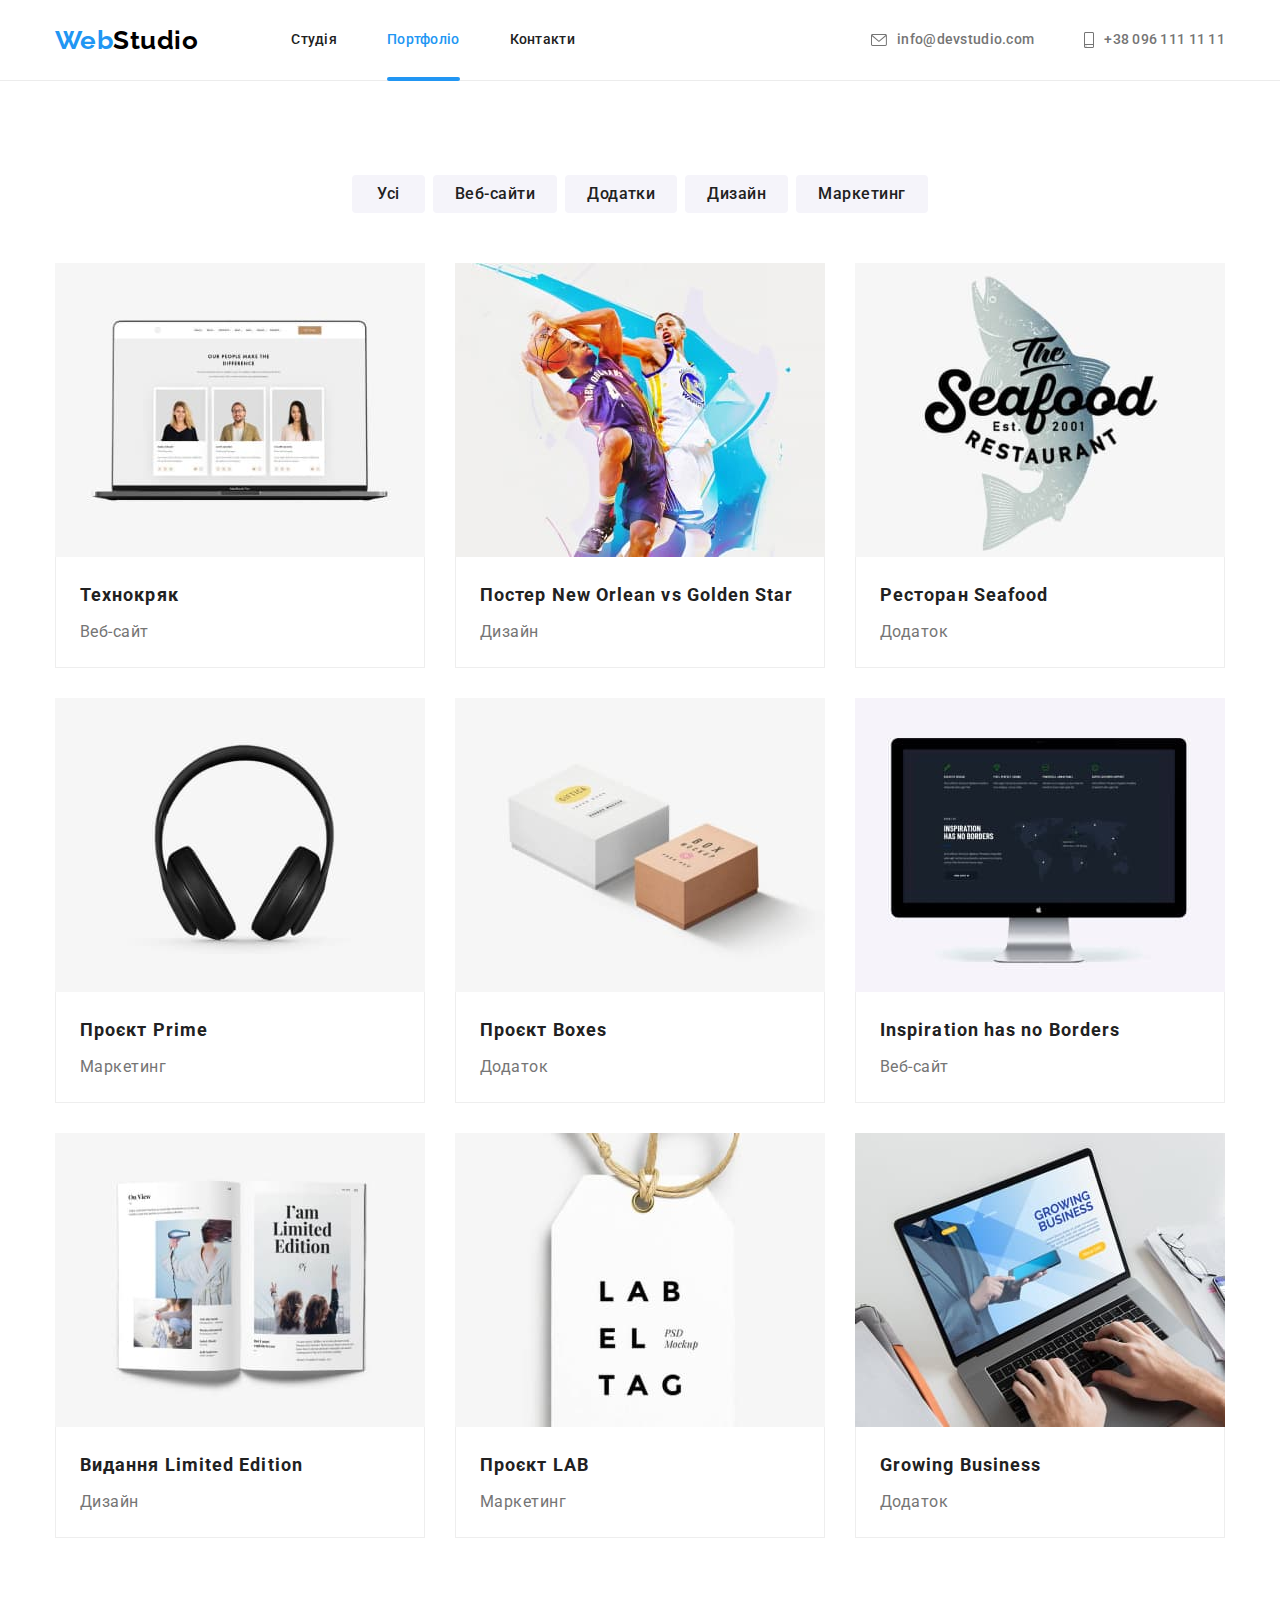
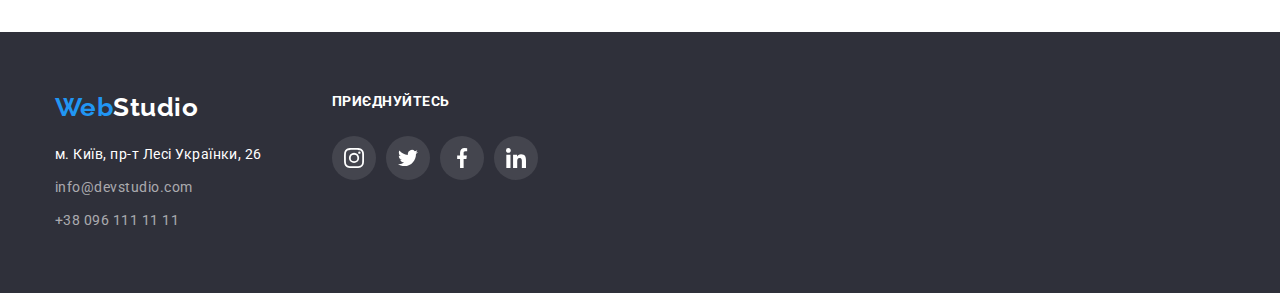
==== portfolio.html @ 3068a30c "перенесено з попереднього дз" ====
<!DOCTYPE html>
<html lang="uk">

<head>
    <meta charset="UTF-8">
    <meta http-equiv="X-UA-Compatible" content="IE=edge">
    <meta name="viewport" content="width=device-width, initial-scale=1.0">
    <title>Портфоліо</title>
    <link href="https://fonts.googleapis.com/css2?family=Raleway:wght@700&family=Roboto:wght@400;500;700;900&display=swap"
        rel="stylesheet">
    <link rel="stylesheet" href="https://cdnjs.cloudflare.com/ajax/libs/modern-normalize/0.6.0/modern-normalize.min.css">
    <link rel="stylesheet" href="./css/styles.css" />
</head>

<body>
    <header class="top">
        <div class="container">
            <nav class="main-nav">
                <a href="./index.html" class="logo">
                    <span class="logo-web">Web</span>Studio</a>
    
                <ul class="site-nav list">
                    <li class="item"><a class="link" href="./index.html">Студія</a></li>
                    <li class="item current-item"><a class="link current" href="./portfolio.html">Портфоліо</a></li>
                    <li class="item"><a class="link" href="#contact">Контакти</a></li>
                </ul>
            </nav>
    
            <div class="contacts list">
            
                <a class="link contacts-type" href="mailto:info@devstudio.com">
                    <svg class="mail" width="16" height="12">
                        <use href="./images/icons.svg#envelope" class="contacts-symbol"></use>
                    </svg>
                    info@devstudio.com
                </a>
                <a class="link contacts-type" href="tel:+380961111111">
                    <svg class="phone" width="10" height="16">
                        <use href="./images/icons.svg#smartphone" class="contacts-symbol"></use>
                    </svg>
                    +38 096 111 11 11
                </a>
            </div>
        </div>
    </header>

    <main>
        <section class="menu section">
            <div class="container">
                <!--h1 буде прихованим-->
                <h1 class="works visually-hidden">Приклади робіт</h1>

                <ul class="menu-list list btn">
                    <li class="item">
                        <button class="buttons button-all" type="button">Усі</button>
                    </li>
                    <li class="item">
                        <button class="buttons" type="button">Веб-сайти</button>
                    </li>
                    <li class="item">
                        <button class="buttons" type="button">Додатки</button>
                    </li>
                    <li class="item">
                        <button class="buttons" type="button">Дизайн</button>
                    </li>
                    <li class="item">
                        <button class="buttons" type="button">Маркетинг</button>
                    </li>
                </ul>
                    
                <ul class="example list">
                    <li class="example-item">
                        <a class="example-link" href="">
                            <div class="example-thumb">
                                <img class="picture" src="./images/portfolio1.jpg" alt="відкритий лептоп з завантаженим сайтом" width="370">
                                <div class="example-overlay">
                                    <p class="example-text">
                                        Ресурс пропонує комплексні пропозиції з різним рівнем функціоналу та сервісів. Все це дозволить відвідувачу отримати
                                        вичерпні відомості про компанію чи приватну особу.
                                    </p>
                                </div>
                            </div>
                            <div class="example-description">
                                <h2 class="example-type title-color">Технокряк</h2>
                                <p class="example-result">Веб-сайт</p>
                            </div>
                        </a>
                    </li>
                    <li class="example-item">
                        <a class="example-link" href="">
                            <div class="example-thumb">
                                <img class="picture" src="./images/portfolio2.jpg" alt="боротьба двох баскетболістів за м'яч" width="370">
                                <div class="example-overlay">
                                    <p class="example-text">
                                        Ресурс пропонує комплексні пропозиції з різним рівнем функціоналу та сервісів. Все це дозволить відвідувачу отримати
                                        вичерпні відомості про компанію чи приватну особу.
                                    </p>
                                </div>
                            </div>
                            <div class="example-description">
                                <h2 class="example-type title-color">Постер <span lang="en">New Orlean vs Golden Star</span></h2>
                                <p class="example-result">Дизайн</p>
                            </div>
                        </a>
                    </li>
                    <li class="example-item">
                        <a class="example-link" href="">
                            <div class="example-thumb">
                                <img class="picture" src="./images/portfolio3.jpg" alt="емблема ресторану у вигляді риби та його назви" width="370">
                                <div class="example-overlay">
                                    <p class="example-text">
                                        Ресурс пропонує комплексні пропозиції з різним рівнем функціоналу та сервісів. Все це дозволить відвідувачу отримати
                                        вичерпні відомості про компанію чи приватну особу.
                                    </p>
                                </div>
                            </div>
                            <div class="example-description">
                                <h2 class="example-type title-color">Ресторан <span lang="en">Seafood</span></h2>
                                <p class="example-result">Додаток</p>
                            </div>
                        </a>
                    </li>
                    <li class="example-item">
                        <a class="example-link" href="">
                            <div class="example-thumb">
                                <img class="picture" src="./images/portfolio4.jpg" alt="навушники" width="370">
                                <div class="example-overlay">
                                    <p class="example-text">
                                        Ресурс пропонує комплексні пропозиції з різним рівнем функціоналу та сервісів. Все це дозволить відвідувачу отримати
                                        вичерпні відомості про компанію чи приватну особу.
                                    </p>
                                </div>
                            </div>
                            <div class="example-description">
                                <h2 class="example-type title-color">Проєкт <span lang="en">Prime</span></h2>
                                <p class="example-result">Маркетинг</p>
                            </div>
                        </a>
                    </li>
                    <li class="example-item">
                        <a class="example-link" href="">
                            <div class="example-thumb">
                                <img class="picture" src="./images/portfolio5.jpg" alt="дві коробки білого та коричневого кольорів" width="370">
                                <div class="example-overlay">
                                    <p class="example-text">
                                        Ресурс пропонує комплексні пропозиції з різним рівнем функціоналу та сервісів. Все це дозволить відвідувачу отримати
                                        вичерпні відомості про компанію чи приватну особу.
                                    </p>
                                </div>
                            </div>
                            <div class="example-description">
                                <h2 class="example-type title-color">Проєкт <span lang="en">Boxes</span></h2>
                                <p class="example-result">Додаток</p>
                            </div>
                        </a>
                    </li>
                    <li class="example-item">
                        <a class="example-link" href="">
                            <div class="example-thumb">
                                <img class="picture" src="./images/portfolio6.jpg" alt="монітор з відкритим веб-сайтом" width="370">
                                <div class="example-overlay">
                                    <p class="example-text">
                                        Ресурс пропонує комплексні пропозиції з різним рівнем функціоналу та сервісів. Все це дозволить відвідувачу отримати
                                        вичерпні відомості про компанію чи приватну особу.
                                    </p>
                                </div>
                            </div>
                            <div class="example-description">
                                <h2 class="example-type title-color"><span lang="en">Inspiration has no Borders</span></h2>
                                <p class="example-result">Веб-сайт</p>
                            </div>
                        </a>
                    </li>
                    <li class="example-item">
                        <a class="example-link" href="">
                            <div class="example-thumb">
                                <img class="picture" src="./images/portfolio7.jpg" alt="розгортка журналу" width="370">
                                <div class="example-overlay">
                                    <p class="example-text">
                                        Ресурс пропонує комплексні пропозиції з різним рівнем функціоналу та сервісів. Все це дозволить відвідувачу отримати
                                        вичерпні відомості про компанію чи приватну особу.
                                    </p>
                                </div>
                            </div>
                            <div class="example-description">
                                <h2 class="example-type title-color">Видання <span lang="en">Limited Edition</span></h2>
                                <p class="example-result">Дизайн</p>
                            </div>
                        </a>
                    </li>
                    <li class="example-item">
                        <a class="example-link" href="">
                            <div class="example-thumb">
                                <img class="picture" src="./images/portfolio8.jpg" alt="біла етикетка" width="370">
                                <div class="example-overlay">
                                    <p class="example-text">
                                        Ресурс пропонує комплексні пропозиції з різним рівнем функціоналу та сервісів. Все це дозволить відвідувачу отримати
                                        вичерпні відомості про компанію чи приватну особу.
                                    </p>
                                </div>
                            </div>
                            <div class="example-description">
                                <h2 class="example-type title-color">Проєкт <span lang="en">LAB</span></h2>
                                <p class="example-result">Маркетинг</p>
                            </div>
                        </a>                       
                    </li>
                    <li class="example-item">
                        <a class="example-link" href="">
                            <div class="example-thumb">
                                <img class="picture" src="./images/portfolio9.jpg" alt="відкритий лептоп з завантаженим додатком" width="370">
                                <div class="example-overlay">
                                    <p class="example-text">
                                        Ресурс пропонує комплексні пропозиції з різним рівнем функціоналу та сервісів. Все це дозволить відвідувачу отримати
                                        вичерпні відомості про компанію чи приватну особу.
                                    </p>
                                </div>
                            </div>
                            <div class="example-description">
                                <h2 class="example-type title-color"><span lang="en">Growing Business</span></h2>
                                <p class="example-result">Додаток</p>
                            </div>
                        </a> 
                    </li>
                </ul>
            </div>
        </section>
    </main>

    <footer class="bottom bgcolor-dark">
        <div class="container bottom-contact">
            <div class="contact-main part">
                <a href="./index.html" class="logo">
                    <span class="logo-web">Web</span>Studio</a>
    
                <address id="contact" class="connection">
                    <span class="contact-item">м. Київ, пр-т Лесі Українки, 26 </span>
                    <a class="contact-link contact-item" href="mailto:info@devstudio.com">
                        info@devstudio.com
                    </a>
                    <a class="contact-link contact-item" href="tel:+380961111111">
                        +38 096 111 11 11
                    </a>
                </address>
            </div>
    
            <div class="community part">
                <span class="community-text">приєднуйтесь</span>
                <ul class="list community-list">
                    <li class="network">
                        <a class="link" href="">
                            <svg class="network-picture" width="20" height="20">
                                <use href="./images/icons.svg#instagram" class="network-symbol"></use>
                            </svg>
                        </a>
                    </li>
                    <li class="network">
                        <a class="link" href="">
                            <svg class="network-picture" width="20" height="20">
                                <use href="./images/icons.svg#twitter" class="network-symbol"></use>
                            </svg>
                        </a>
                    </li>
                    <li class="network">
                        <a class="link" href="">
                            <svg class="network-picture" width="20" height="20">
                                <use href="./images/icons.svg#facebook" class="network-symbol"></use>
                            </svg>
                        </a>
                    </li>
                    <li class="network">
                        <a class="link" href="">
                            <svg class="network-picture" width="20" height="20">
                                <use href="./images/icons.svg#linkedin" class="network-symbol"></use>
                            </svg>
                        </a>
                    </li>
                </ul>
            </div>
        </div>
    </footer>
</body>

</html>
---- css/styles.css ----
:root{
    --page-main-color: #757575;
    --additional-page-color: #212121;
    --accent-color: #2196F3;
    --white-color: #ffffff;
    --icon-color: #AFB1B8; 
    --function-timing: cubic-bezier(0.4, 0, 0.2, 1);
}

body{
    margin: 0;

    background-color: var(--white-color);
    color: var(--page-main-color);
    font-family: 'Roboto', 'Verdana', 'Tahoma', sans-serif;
    font-size: 16px;
    letter-spacing: 0.03em;
    
}

.list{
    padding: 0;
    margin: 0;
    
    list-style: none;
}

.container{
    width: 1200px;
    padding-left: 15px;
    padding-right: 15px;
    margin-left: auto;
    margin-right: auto;
    /*outline: 2px solid red;*/
}

/* header styles*/

.top{
    border-bottom: 1px solid #ECECEC;
}

.top .container {
    display: flex;
    align-items: center;
}

.main-nav{
    display: flex;
    align-items: center;
}

.logo{
    margin-right: 93px;

    text-decoration: none;
    font-family: 'Raleway', 'Merriweather', sans-serif;
    font-weight: 700;
    font-size: 26px;
    line-height: 1.19;
}

.top .logo{
    display: inline-block;

    color: #000000;  
}

.logo-web{
    color: var(--accent-color);
}

.link {
    text-decoration: none;
    font-weight: 500;
    font-size: 14px;
    line-height: 1.14;
    letter-spacing: 0.02em;
}

.site-nav{
    display: flex;
}

.site-nav .item:not(:last-child){
    margin-right: 50px;
}

.site-nav .link {
    transition: color 250ms var(--function-timing);

    display: block;
    padding-top: 32px;
    padding-bottom: 32px;

    color: var(--additional-page-color); 
}

.site-nav .link:hover,
.site-nav .link:focus{
    color: var(--accent-color);
}

.link.current {
    text-decoration: none;
    color: var(--accent-color);   
}

.current-item{
    position: relative;
}

.link.current:hover:after,
.link.current:focus:after {
    box-shadow: 0px 4px 4px rgba(0, 0, 0, 0.25);
}

.current::after{
    position: absolute;
    left: 0;
    bottom: -1px;
    transition: box-shadow 250ms var(--function-timing);

    display: block;
    content: '';
    width: 100%;
    height: 4px;

    border-radius: 2px;
    background-color: var(--accent-color); 
}

.contacts{
    display: flex;
    margin-left: auto;
}

.contacts-type {
    transition: color 250ms var(--function-timing);

    display: inline-block;
    padding-top: 32px;
    padding-bottom: 32px;
    display: flex;
    align-items: center;


    color: var(--page-main-color);
}

.contacts-type:not(:last-child){
    margin-right: 50px;
}

.contacts-type:hover,
.contacts-type:focus {
    color: var(--accent-color);
}

.mail,
.phone{
    margin-right: 10px;
}

.contacts-symbol{
    transition: fill 250ms var(--function-timing);

    fill:var(--page-main-color);
}

.contacts-type:hover .contacts-symbol,
.contacts-type:focus .contacts-symbol{
    fill: var(--accent-color);
}

/* main styles*/

.section{
    padding-top: 94px;
    padding-bottom: 94px;
}

/*hero*/

.hero{
    color:var(--white-color);
    text-align: center;
    padding-top: 200px;
    padding-bottom: 200px;
}

.bg-picture{
    max-width: 1600px;
    height: 600px;
    margin-left: auto;
    margin-right: auto;
    background-image: linear-gradient(to right, rgba(47, 48, 58, 0.4), rgba(47, 48, 58, 0.4)), url("../images/hero.jpg");
    background-repeat: no-repeat, no-repeat;
    background-position: center, center;

}

.bgcolor-dark{
    background-color: #2F303A;
}

.hero-title{
    width: 696px;
    margin: 0 auto;
    margin-bottom: 30px;

    font-weight: 900;
    font-size: 44px;
    line-height: 1.36;
    letter-spacing: 0.06em;
    text-transform: uppercase;
}

.buttons{
    display: inline-block;
    border: 0;

    font-family: inherit;
    font-size: 16px;
    letter-spacing: 0.03em;
    text-align: center;
    cursor: pointer;
}

.hero .buttons{
    padding: 10px 32px;
    box-shadow: 0px 4px 4px rgba(0, 0, 0, 0.15);
    border-radius: 4px;
    align-items: center;

    color: var(--white-color);
    background-color: var(--accent-color);
    font-weight: 700;
    line-height: 1.88;
}

/*other sections*/

.title-color{
    color:var(--additional-page-color);
}
.features-list{
    display: flex;
}

.features-list .item:not(:last-child){
    margin-right: 30px;
}

.visually-hidden {
    position: absolute;
    width: 1px;
    height: 1px;
    margin: -1px;
    border: 0;
    padding: 0;

    white-space: nowrap;
    clip-path: inset(100%);
    clip: rect(0 0 0 0);
    overflow: hidden;
}

.features-picture{
    width: 270px;
    height: 120px;
    margin-bottom: 30px;
    text-align: center;
    display: flex;
    justify-content: center;
    align-items: center;
    border-radius: 4px;

    background-color: #F5F4FA;
}

.features-subtitle,
.community-text{
    margin-top: 0;
    
    font-weight: 700;
    font-size: 14px;
    line-height: 1.14;
    text-transform: uppercase;
    
}

.features-subtitle{
    margin-bottom: 10px;
}

.features-text{
    margin-top: 0;
    margin-bottom: 0;

    font-size: 14px;
    line-height: 1.71;
}

.activities-title,
.team-title,
.clients-title {
    margin-top: 0;
    margin-bottom: 50px;
    
    font-weight: 700;
    font-size: 36px;
    line-height: 1.17;
    text-align: center;
}

.activities.section{
    padding-top: 0;
}

.activities .list{
    display: flex;
}

.activities-item:not(:last-child){
    margin-right: 30px;
}

.activities-thumb {
    position: relative;
}

.activities-thumb::after {
    display: inline-block;
    position: absolute;
    content: '';
    bottom: 0;
    right: 0;
    width: 100%;
    height: 70px;

    background-color: rgba(47, 48, 58, 0.8);;
    opacity: 1;
}

.act-text {
    position: absolute;
    bottom: 27px;
    left: 50%;
    transform: translateX(-50%);
    display: block;
    opacity: 1;
    z-index: 2;

    margin: 0;

    color: var(--white-color);
    font-weight: 700;
    font-size: 14px;
    line-height: 1.14;
    text-transform: uppercase;
}

.act-picture{
    display: block;
}

.bg-color{
    background-color: #F5F4FA;
}

.team-members{
    display: flex;
    justify-content: center;
}

.team-member:not(:last-child){
    margin-right: 30px;
}

.team-member,
.example-item{
    background-color:var(--white-color);
}

.photo{
    display: block;
}

.team-description{
    padding-top: 30px;
    padding-bottom: 30px;
}

.team-subtitle{
    margin-top: 0;
    margin-bottom: 10px;

    font-weight: 500;
    font-size: 16px;
    line-height: 1.19;
    text-align: center;  
}

.team-position{
    margin-top: 0;
    margin-bottom: 16px;

    line-height: 1.19;
    text-align: center;
}

.container.card {
    width: 270px;
    padding-left: 0;
    padding-right: 0;
    box-shadow: 0px 1px 3px rgba(0, 0, 0, 0.12), 
    0px 1px 1px rgba(0, 0, 0, 0.14), 
    0px 2px 1px rgba(0, 0, 0, 0.2);
}

.community-list.community{
    margin-left: auto;
    margin-right: auto;
}

.team .link{
    background-color: var(--white-color);
    border-radius: 50%;
}

.team .network-symbol{
    transition: fill 250ms var(--function-timing);

    fill:var(--icon-color);
}

.team .link:hover .network-symbol,
.team .link:focus .network-symbol{
    fill:var(--white-color);
}

.clients-list {
    display: flex;
}

.clients-list .item:not(:last-child) {
    margin-right: 30px;
}

.clients-link{
    transition: border-color 250ms var(--function-timing);

    display: inline-block;
    width: 170px;
    height: 92px;
    text-align: center;
    border: 1px solid var(--icon-color);
    border-radius: 4px;

    display: flex;
    justify-content: center;
    align-items: center;
}

.clients-logo{
    padding: 0;
    border: none;
}

.clients-symbol{
    transition: fill 250ms var(--function-timing);

    fill: var(--icon-color);
}

.clients-link:hover,
.clients-link:focus{
    border-color: var(--accent-color);
}

.clients-link:hover .clients-symbol,
.clients-link:focus .clients-symbol{
    fill: var(--accent-color);
}

/*additional portfolio styles*/

.btn {
    margin-bottom: 50px;
    text-align: center;
}

.menu-list{
    display: flex;
    justify-content: center;
}

.menu-list .buttons {
transition: color 250ms var(--function-timing),
background-color 250ms var(--function-timing),
box-shadow 250ms var(--function-timing);

    padding: 6px 22px;
    border-radius: 4px;

    color: var(--additional-page-color);
    background-color: #F5F4FA;
    font-weight: 500;
    line-height: 1.62;
}

.menu-list .item:not(:last-child){
    margin-right: 8px;
}

.buttons.button-all{
    padding: 6px 25px;
}

.menu-list .buttons:hover,
.menu-list .buttons:focus {
    color: var(--white-color);
    background-color: var(--accent-color);
    box-shadow: 0px 3px 1px rgba(0, 0, 0, 0.1), 
    0px 1px 2px rgba(0, 0, 0, 0.08), 
    0px 2px 2px rgba(0, 0, 0, 0.12);
}

.example{
    display: flex;
    flex-wrap: wrap;
    margin-left: -30px;
    margin-top: -30px;
}

.example-item{
    flex-basis: calc(100%/3-30px);
    margin-top: 30px;
    margin-left: 30px;
}

.example-link {
    transition: box-shadow 250ms var(--function-timing);

    display: inline-block;
    margin-top: 0;
    margin-bottom: 0;

    text-decoration: none;
    color: inherit; 
}

.example-link .picture {
    display: block;
    margin-bottom: 0;
    margin-top: 0;
}

.example-thumb{
    position: relative;
    overflow: hidden;
}

.example-overlay{
    position: absolute;
    top: 0;
    left: 0;

    transform: translateY(100%);
    transition: transform 250ms var(--function-timing);

    width: 100%;
    height: 100%;

    background-color: rgba(33, 150, 243, 0.9);
}

.example-text {
    position: absolute;
    top: 50%;
    left: 50%;
    transform: translate(-50%, -50%);
    display: block;
    width: 322px;

    margin: 0;

    color: var(--white-color);
    font-weight: 400;
    font-size: 18px;
    line-height: 1.56;
}

.example-link:hover,
.example-link:focus {
    box-shadow: 0px 1px 1px rgba(0, 0, 0, 0.12),
        0px 4px 4px rgba(0, 0, 0, 0.06),
        1px 4px 6px rgba(0, 0, 0, 0.16);
}

.example-link:hover .example-overlay,
.example-link:focus .example-overlay {
    transform: translateY(0);
}

.example-description{
    padding-left: 24px;
    padding-right: 24px;
    padding-top: 20px;
    padding-bottom: 20px;
    border-bottom: 1px solid #EEEEEE;
    border-left: 1px solid #EEEEEE;
    border-right: 1px solid #EEEEEE;
}

.example-type{
    margin-top: 0;
    margin-bottom: 4px;

    font-weight: 700;
    font-size: 18px;
    line-height: 2;
    letter-spacing: 0.06em;
}

.example-result{
    margin-top: 0;
    margin-bottom: 0;    

    line-height: 1.88;
}

/*footer style*/

.bottom{
    padding-top: 60px;
    padding-bottom: 60px;
}

.bottom-contact{
    display: flex;
}

.bottom-contact .part:not(:last-child){
    margin-right: 70px;
}

.bottom,
.bottom .logo{
    color:var(--white-color);
}

.bottom .logo{
    display: inline-block;
    margin-top: 0;
    margin-bottom: 20px;
    margin-right: 0;
}

.connection{
    display: flex;
    flex-direction:column;

    font-style: normal;
    font-size: 14px;
    line-height: 1.71;

}

.contact-item:not(:last-child){
    margin-bottom: 9px;
}

.contact-link {
    transition: color 250ms var(--function-timing);

    text-decoration: none;
    color: rgba(255, 255, 255, 0.6);
}

.contact-link:hover,
.contact-link:focus{
    color: var(--accent-color);
}

.community-list{
    display: flex;
    width: 206px;
    justify-content: center;
}

.community .link{
    display: block;
    width: 44px;
    height: 44px;
}

.community-text {
    display: inline-block;
    margin-bottom: 26px;

    color: var(--white-color);
}

.network:not(:last-child){
    margin-right: 10px;
}

.network .link{
    transition: background-color 250ms var(--function-timing);

    display: flex;
    justify-content: center;
    align-items: center;

    background-color: rgba(255, 255, 255, 0.1);
    border-radius: 50%;
}

.network-symbol{
    fill: var(--white-color);
}

.network .link:hover,
.network .link:focus{
    background-color: var(--accent-color);
}

/* modal window styles*/

.backdrop{
    position: fixed;
    top:0;
    left:0;

    width: 100%;
    height: 100%;

    background-color: rgba(0, 0, 0, 0.2);
    opacity: 1;
    visibility: visible;
    transition: opacity 250ms var(--function-timing), 
    visibility 250ms var(--function-timing);
}

.backdrop.is-hidden{
    visibility: hidden;
    opacity: 0;
    pointer-events: none;
}

.backdrop.is-hidden .modal-window{
    transform: translate(-50%, -50%) scale(0.15);
    opacity: 0;
    visibility: 0;
} 

.modal-window{
    position: absolute;
    top: 50%;
    left: 50%;
    opacity: 1;
    transform: translate(-50%, -50%) scale(1);
    transition: transform 250ms var(--function-timing), 
    opacity 250ms var(--function-timing),
    visibility 250ms var(--function-timing);

    min-width: 528px;
    min-height: 580px;

    background-color: var(--white-color);
    box-shadow: 0px 1px 3px rgba(0, 0, 0, 0.12), 
    0px 1px 1px rgba(0, 0, 0, 0.14), 
    0px 2px 1px rgba(0, 0, 0, 0.2);
    border-radius: 4px;
}

.close {
    position: absolute;
    right: 8px;
    top: 8px;

    display: flex;
    justify-content: center;
    align-items: center;
    width: 30px;
    height: 30px;
    padding: 0;

    background: var(--white-color);
    border: 1px solid rgba(0, 0, 0, 0.1);
    border-radius: 50%;
    cursor: pointer;
}

.close-symbol{
    fill: #000000;
}
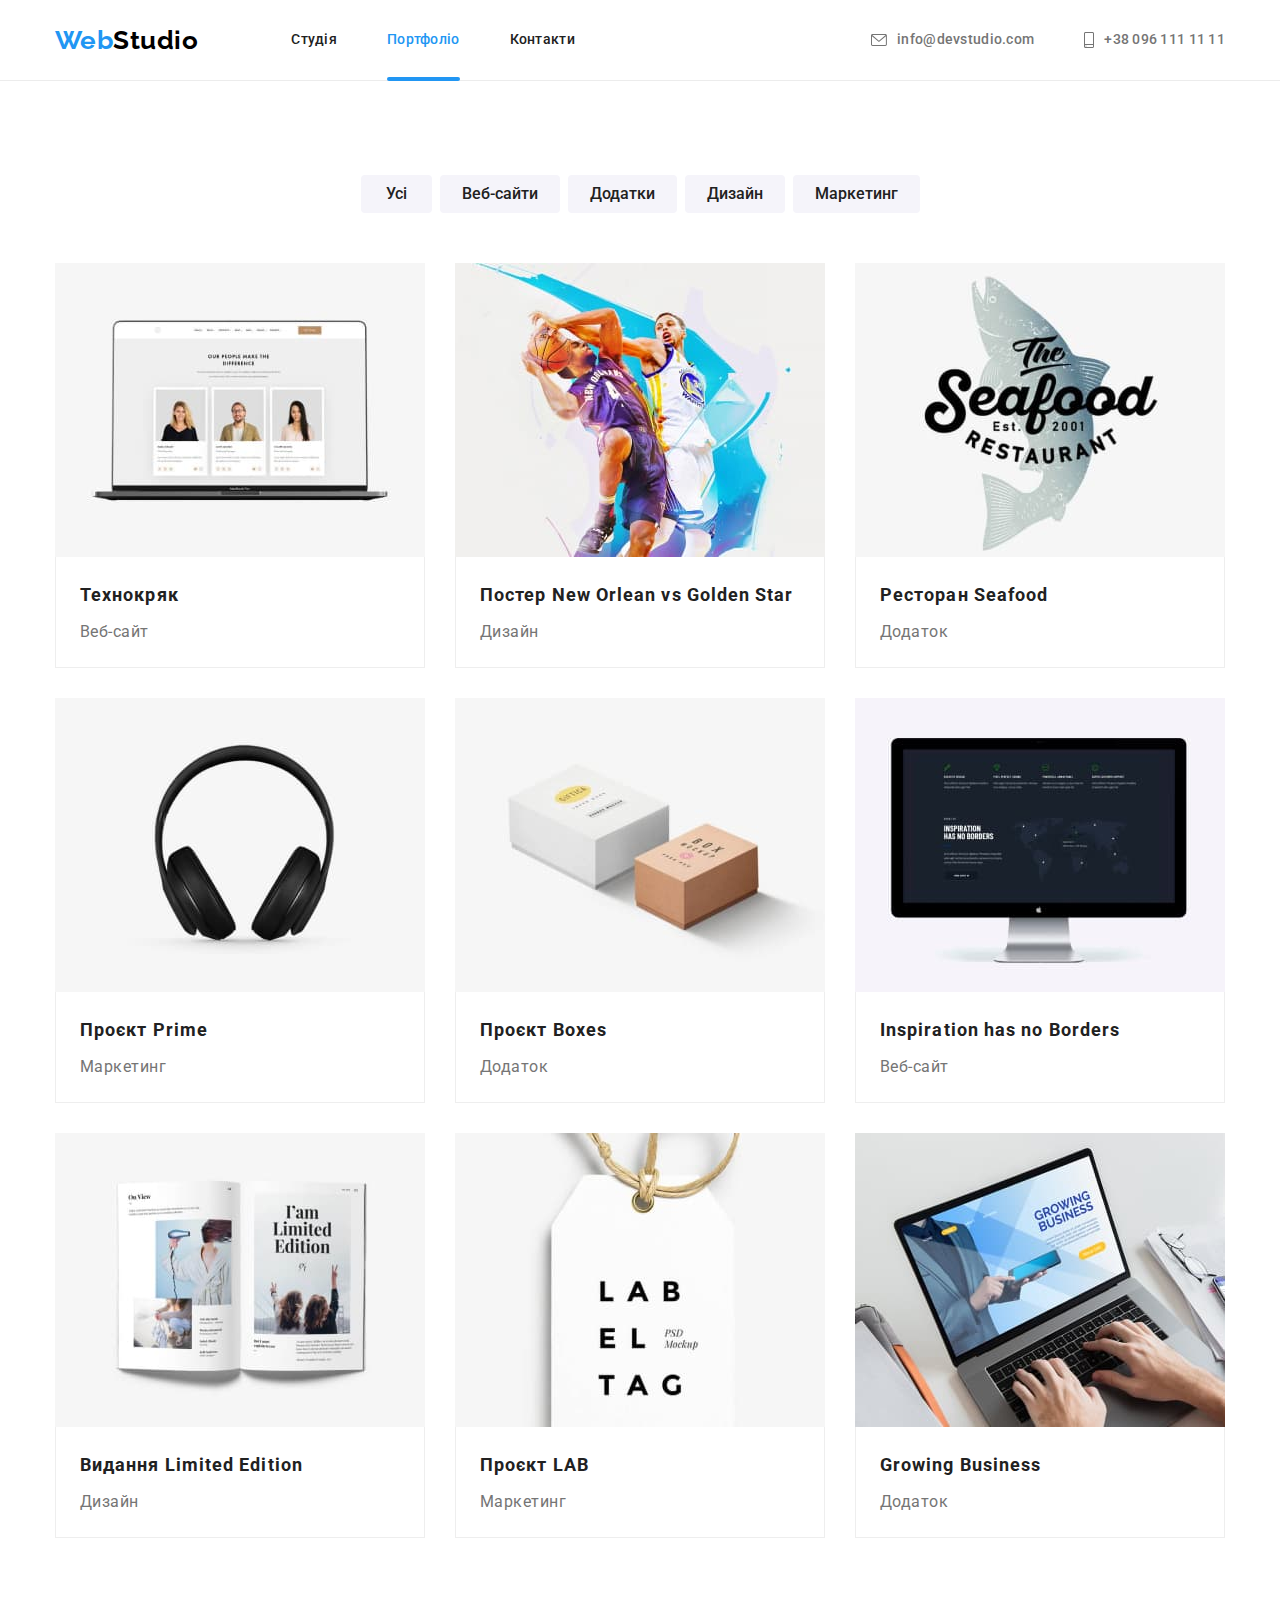
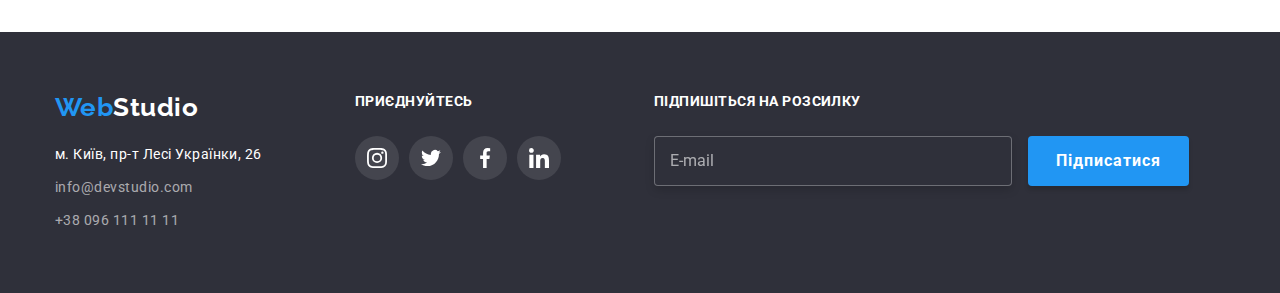
==== commit a857ff8f: "створено і попередньо оформлені форми" ====
--- a/portfolio.html
+++ b/portfolio.html
@@ -277,6 +277,18 @@
                     </li>
                 </ul>
             </div>
+    
+            <div class="mailing part">
+                <span class="mailing-text">підпишіться на розсилку</span>
+                <form>
+                    <input class="mailing-help" type="email" name="user-mail" placeholder="E-mail" />
+    
+                    <button class="mailing-btn buttons" type="submit">
+                        Підписатися
+                    </button>
+                </form>
+            </div>
+    
         </div>
     </footer>
 </body>
--- a/css/styles.css
+++ b/css/styles.css
@@ -222,13 +222,22 @@
 
     font-family: inherit;
     font-size: 16px;
-    letter-spacing: 0.03em;
     text-align: center;
     cursor: pointer;
 }
 
 .hero .buttons{
-    padding: 10px 32px;
+    letter-spacing: 0.03em;
+    padding-right: 32px;
+    padding-left: 32px;
+}
+
+.hero .buttons,
+.modal-submit.buttons,
+.mailing-btn.buttons
+{
+    padding-top: 10px;
+    padding-bottom: 10px;
     box-shadow: 0px 4px 4px rgba(0, 0, 0, 0.15);
     border-radius: 4px;
     align-items: center;
@@ -280,7 +289,8 @@
 }
 
 .features-subtitle,
-.community-text{
+.community-text,
+.mailing-text {
     margin-top: 0;
     
     font-weight: 700;
@@ -640,10 +650,11 @@
 
 .bottom-contact{
     display: flex;
+    max-width: 1200px;
 }
 
 .bottom-contact .part:not(:last-child){
-    margin-right: 70px;
+    margin-right: 93px;
 }
 
 .bottom,
@@ -660,7 +671,7 @@
 
 .connection{
     display: flex;
-    flex-direction:column;
+    flex-direction: column;
 
     font-style: normal;
     font-size: 14px;
@@ -696,7 +707,8 @@
     height: 44px;
 }
 
-.community-text {
+.community-text,
+.mailing-text {
     display: inline-block;
     margin-bottom: 26px;
 
@@ -726,6 +738,40 @@
 .network .link:focus{
     background-color: var(--accent-color);
 }
+
+.mailing-btn{
+    letter-spacing: 0.06em;
+    padding-right: 28px;
+    padding-left: 28px;
+}
+
+.mailing-help {
+    display: inline-block;
+    padding-left: 15px;
+    padding-right: 15px;
+    padding-top: 15px;
+    padding-bottom: 15px;
+    min-width: 358px;
+    margin-right: 12px;
+
+    border: 1px solid rgba(255, 255, 255, 0.3);
+    filter: drop-shadow(0px 4px 4px rgba(0, 0, 0, 0.15));
+    border-radius: 4px;
+    background-color: #2F303A;
+}
+
+.mailing-help::placeholder{
+    font-weight: 400;
+    font-size: 16px;
+    line-height: 1.25;
+
+    color: rgba(255, 255, 255, 0.6);
+}
+
+/* footer form*/
+
+
+
 
 /* modal window styles*/
 
@@ -768,6 +814,10 @@
 
     min-width: 528px;
     min-height: 580px;
+    padding-left: 41px;
+    padding-right: 39px;
+    padding-top: 42px;
+    padding-bottom: 39px;
 
     background-color: var(--white-color);
     box-shadow: 0px 1px 3px rgba(0, 0, 0, 0.12), 
@@ -796,4 +846,102 @@
 
 .close-symbol{
     fill: #000000;
+}
+
+/* form for modal window*/
+
+.modal-title{
+    text-align: center;
+    margin-top: 0;
+    margin-bottom: 12px;
+
+    font-weight: 700;
+    font-size: 20px;
+    line-height: 1.15;
+    
+    color: var(--additional-page-color);
+}
+
+.modal-form{
+    width: 100%;
+    margin-left: auto;
+    margin-right: auto;
+    margin-top: 0;
+    margin-bottom: 0;
+    
+}
+
+.modal-field{
+    display: flex;
+    flex-direction: column; 
+    margin-bottom: 10px;
+
+    font-weight: 400;
+    font-size: 12px;
+    line-height: 1.17;
+    letter-spacing: 0.01em;
+
+    color: var(--page-main-color);
+}
+
+.modal-data{
+    margin-bottom: 20px;
+}
+
+.modal-text{
+    margin-bottom: 4px;
+}
+
+.commenty{
+    margin-bottom: 0;
+}
+
+.comment-help{
+    padding-left: 16px;
+    padding-right: 16px;
+    padding-top: 12px;
+    padding-bottom: 12px;
+
+    resize: none;
+}
+
+.comment-help::placeholder{
+    font-weight: 400;
+    font-size: 12px;
+    line-height: 1.17;
+    letter-spacing: 0.01em;
+
+    color: rgba(117, 117, 117, 0.5);
+}
+
+.modal-agree{
+    text-align: center;
+    margin-bottom: 30px;
+
+    font-weight: 400;
+    font-size: 14px;
+    line-height: 1.7;
+
+    color: var(--page-main-color);
+}
+
+.agree-link{
+    display: inline-block;
+    margin: 0;
+
+    color: var(--accent-color);
+}
+
+.modal-submit {
+    display: block;
+    margin-left: auto;
+    margin-right: auto;
+    letter-spacing: 0.06em;
+    padding-right: 52px;
+    padding-left: 52px;
+}
+
+.modal-box{
+    border: 1px solid rgba(33, 33, 33, 0.2);
+    border-radius: 4px;
 }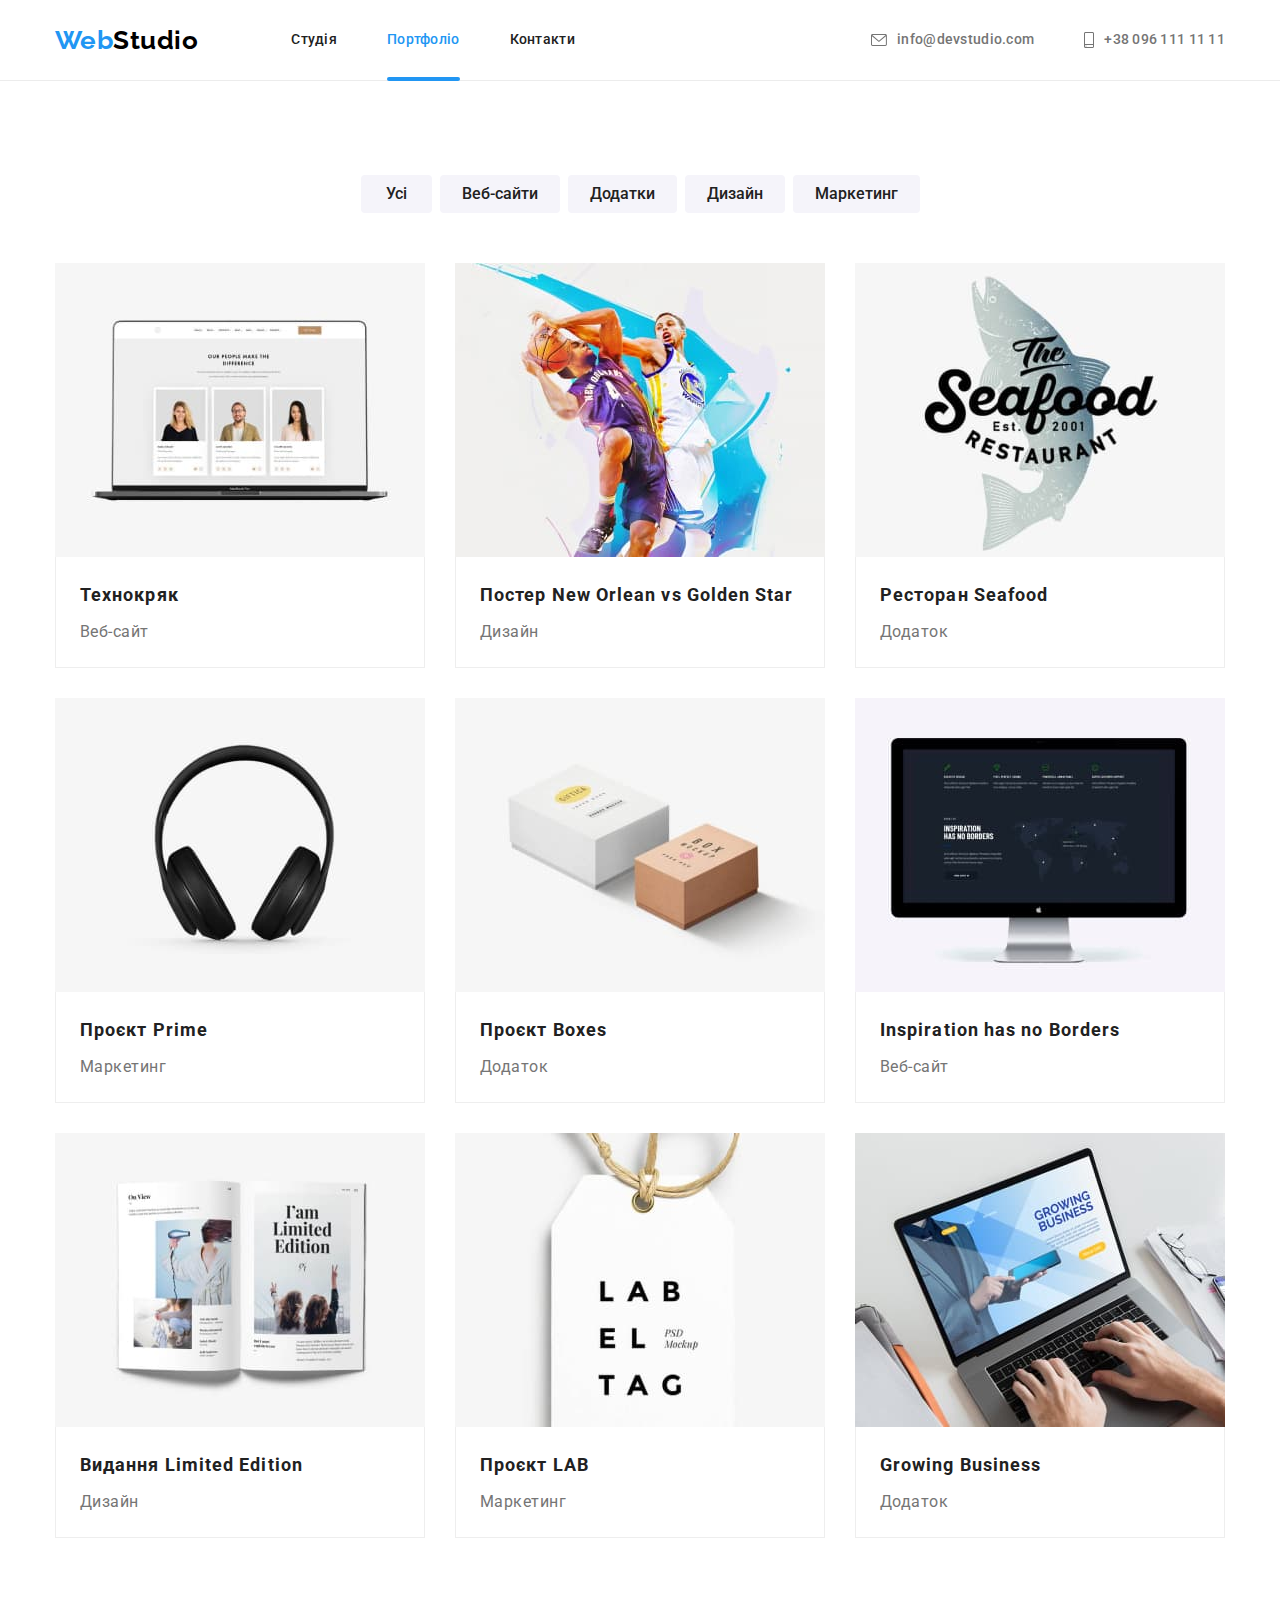
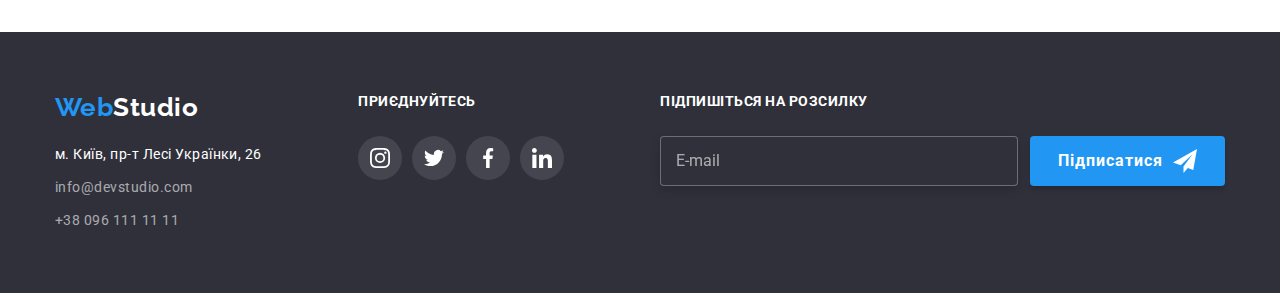
==== commit 48ca8b9a: "дооформлені форми" ====
--- a/portfolio.html
+++ b/portfolio.html
@@ -232,7 +232,7 @@
             <div class="contact-main part">
                 <a href="./index.html" class="logo">
                     <span class="logo-web">Web</span>Studio</a>
-    
+
                 <address id="contact" class="connection">
                     <span class="contact-item">м. Київ, пр-т Лесі Українки, 26 </span>
                     <a class="contact-link contact-item" href="mailto:info@devstudio.com">
@@ -243,7 +243,7 @@
                     </a>
                 </address>
             </div>
-    
+
             <div class="community part">
                 <span class="community-text">приєднуйтесь</span>
                 <ul class="list community-list">
@@ -277,18 +277,23 @@
                     </li>
                 </ul>
             </div>
-    
+
             <div class="mailing part">
                 <span class="mailing-text">підпишіться на розсилку</span>
-                <form>
+                <form class="mailing-form">
                     <input class="mailing-help" type="email" name="user-mail" placeholder="E-mail" />
-    
+
                     <button class="mailing-btn buttons" type="submit">
-                        Підписатися
+                        <div class="mailing-btnbox">
+                            <span class="mailing-btntext">Підписатися</span>
+                            <svg class="send" width="24" height="24">
+                                <use href="./images/icons.svg#icon-send" class="send-symbol"></use>
+                            </svg>
+                        </div>
                     </button>
                 </form>
             </div>
-    
+
         </div>
     </footer>
 </body>
--- a/css/styles.css
+++ b/css/styles.css
@@ -183,7 +183,7 @@
 /*hero*/
 
 .hero{
-    color:var(--white-color);
+    color: var(--white-color);
     text-align: center;
     padding-top: 200px;
     padding-bottom: 200px;
@@ -651,15 +651,12 @@
 .bottom-contact{
     display: flex;
     max-width: 1200px;
-}
-
-.bottom-contact .part:not(:last-child){
-    margin-right: 93px;
+    justify-content: space-between;
 }
 
 .bottom,
 .bottom .logo{
-    color:var(--white-color);
+    color: var(--white-color);
 }
 
 .bottom .logo{
@@ -739,10 +736,28 @@
     background-color: var(--accent-color);
 }
 
+/* footer form*/
+
+.mailing-form{
+    display: flex;
+}
+
 .mailing-btn{
     letter-spacing: 0.06em;
     padding-right: 28px;
     padding-left: 28px;
+    margin-left: 0;
+}
+
+.mailing-btnbox{
+    display: flex;
+    text-align: center;
+    justify-content: center;
+    align-items: center;
+}
+
+.mailing-btntext{
+    margin-right: 10px;
 }
 
 .mailing-help {
@@ -757,7 +772,12 @@
     border: 1px solid rgba(255, 255, 255, 0.3);
     filter: drop-shadow(0px 4px 4px rgba(0, 0, 0, 0.15));
     border-radius: 4px;
+    color: var(--white-color);
     background-color: #2F303A;
+}
+
+.send-symbol{
+    fill: var(--white-color);
 }
 
 .mailing-help::placeholder{
@@ -767,11 +787,6 @@
 
     color: rgba(255, 255, 255, 0.6);
 }
-
-/* footer form*/
-
-
-
 
 /* modal window styles*/
 
@@ -827,6 +842,8 @@
 }
 
 .close {
+    transition: fill 250ms var(--function-timing);
+
     position: absolute;
     right: 8px;
     top: 8px;
@@ -848,6 +865,11 @@
     fill: #000000;
 }
 
+.close:hover .close-symbol,
+.close:focus .close-symbol{
+    fill: var(--accent-color)
+}
+
 /* form for modal window*/
 
 .modal-title{
@@ -872,6 +894,8 @@
 }
 
 .modal-field{
+    position: relative;
+
     display: flex;
     flex-direction: column; 
     margin-bottom: 10px;
@@ -884,7 +908,16 @@
     color: var(--page-main-color);
 }
 
+.modal-icon{
+    position: absolute;
+    left: 12px;
+    bottom: 11px;
+
+}
+
 .modal-data{
+    position: relative;
+
     margin-bottom: 20px;
 }
 
@@ -915,8 +948,12 @@
 }
 
 .modal-agree{
+    display: flex;
+    justify-content: center;
     text-align: center;
+    align-items: center;
     margin-bottom: 30px;
+    
 
     font-weight: 400;
     font-size: 14px;
@@ -925,11 +962,76 @@
     color: var(--page-main-color);
 }
 
+.agree-text{
+    display: inline-block;
+    padding-left: 12px;
+}
+
 .agree-link{
     display: inline-block;
     margin: 0;
 
     color: var(--accent-color);
+}
+
+.agree-box {
+    /*appearance: none;
+    -webkit-appearance: none;
+    -moz-appearance: none;*/
+
+
+width: 1px;
+height: 1px;
+margin: -1px;
+border: 0;
+padding: 0;
+clip: rect(0 0 0 0);
+overflow: hidden;
+
+
+
+    position: absolute;
+    left: 52px;
+}
+
+.pseudo-icon{
+    position: absolute;
+    left: 57px;
+    opacity: 1;
+
+    display: inline-block;
+    width: 16px;
+    height: 15px;
+
+    border: 2px solid #000000;
+    border-radius: 2px;
+    background-color: var(--white-color);
+
+    pointer-events: none;
+}
+
+.pseudo-mark{
+    position: absolute;
+    left: 57px;
+    opacity: 0;
+
+    background-color: var(--accent-color);
+    border-radius: 2px;
+    border: 2px solid var(--accent-color);
+
+    pointer-events: none;
+}
+
+.pseudo-i{
+    fill: var(--white-color);
+}
+
+.agree-box:checked ~ .pseudo-icon{
+    opacity: 0;
+}
+
+.agree-box:checked ~ .pseudo-mark {
+    opacity: 1;
 }
 
 .modal-submit {
@@ -942,6 +1044,29 @@
 }
 
 .modal-box{
+        transform: fill 250ms var(--function-timing), 
+        border-color 250ms var(--function-timing);
+
     border: 1px solid rgba(33, 33, 33, 0.2);
     border-radius: 4px;
+}
+
+.start-text{
+    padding-left: 42px;
+    min-height: 42px;
+}
+
+.modal-symbol{
+    fill: var(--additional-page-color);
+}
+
+.modal-box:hover  + .modal-icon>.modal-symbol,
+.modal-box:focus + .modal-icon>.modal-symbol {
+    fill: var(--accent-color)
+}
+
+.modal-box:hover,
+.modal-box:focus{
+    border-color: var(--accent-color);
+    cursor: pointer;
 }